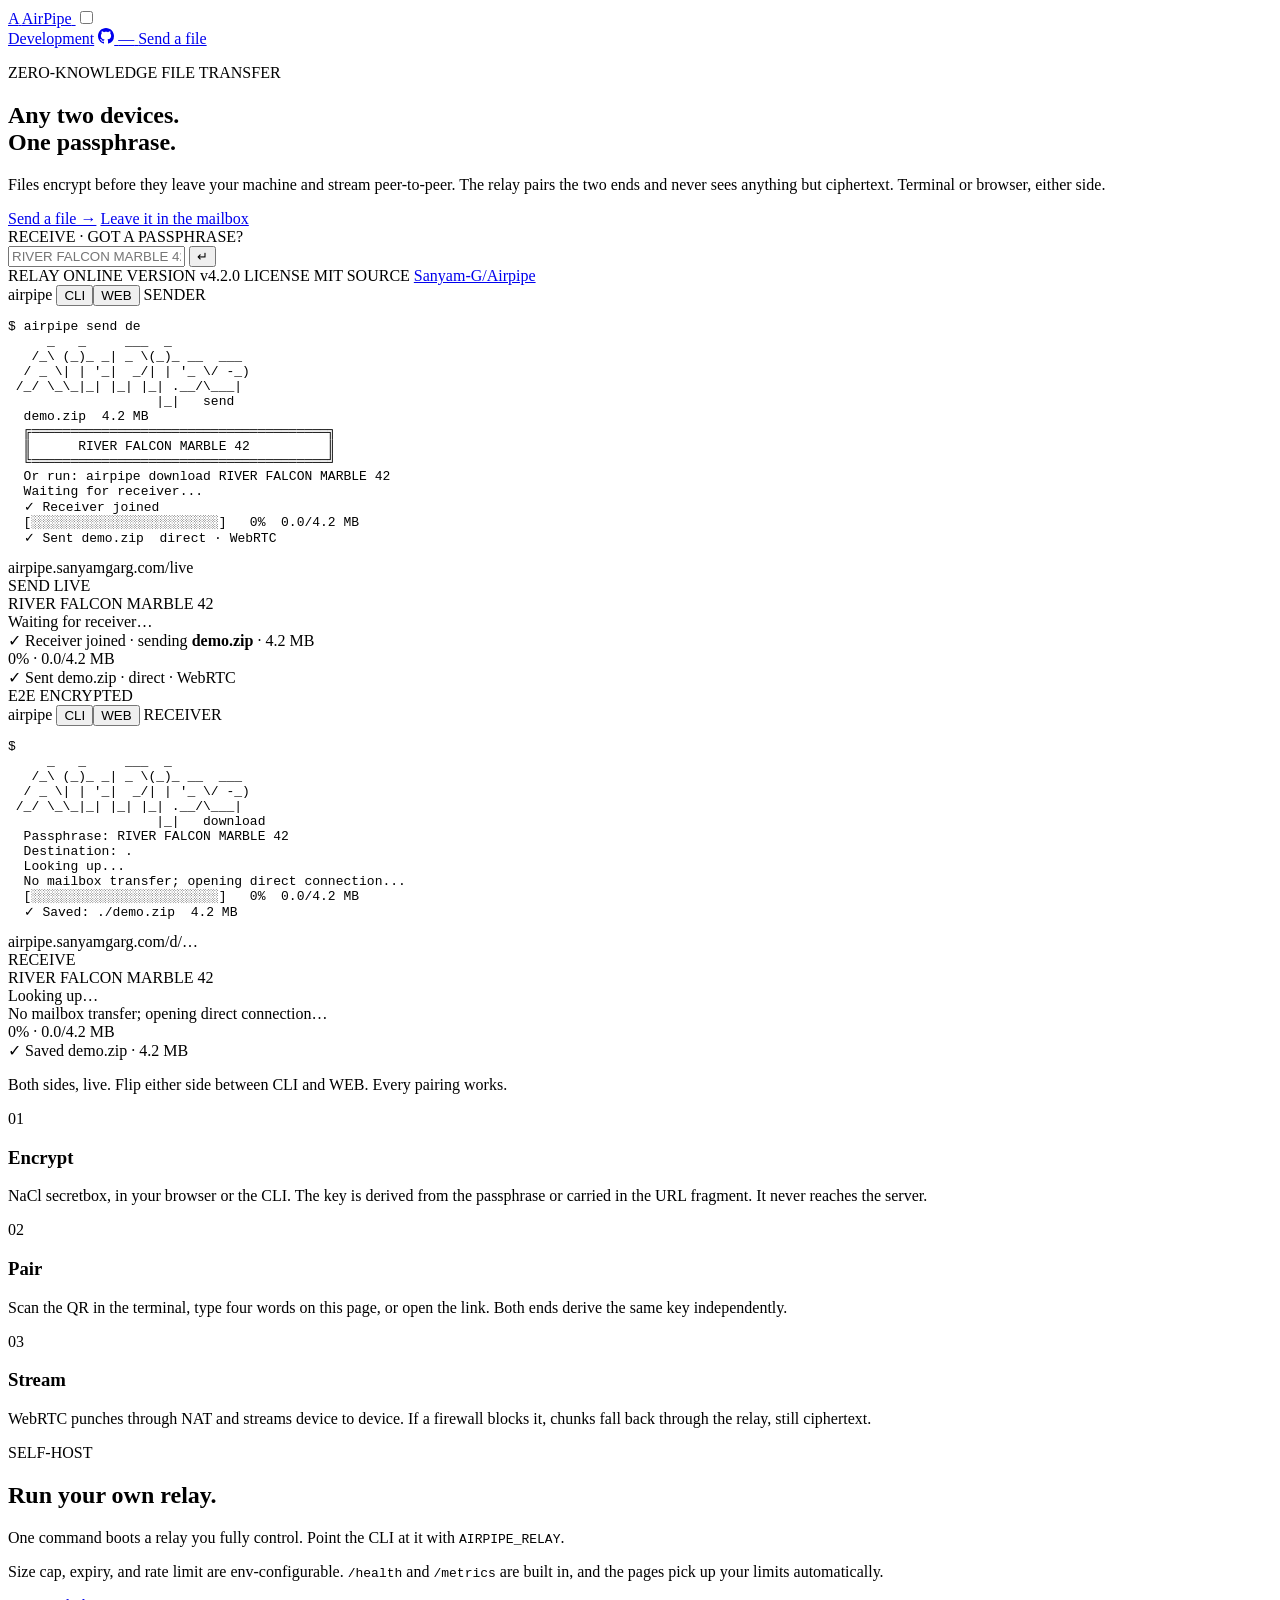
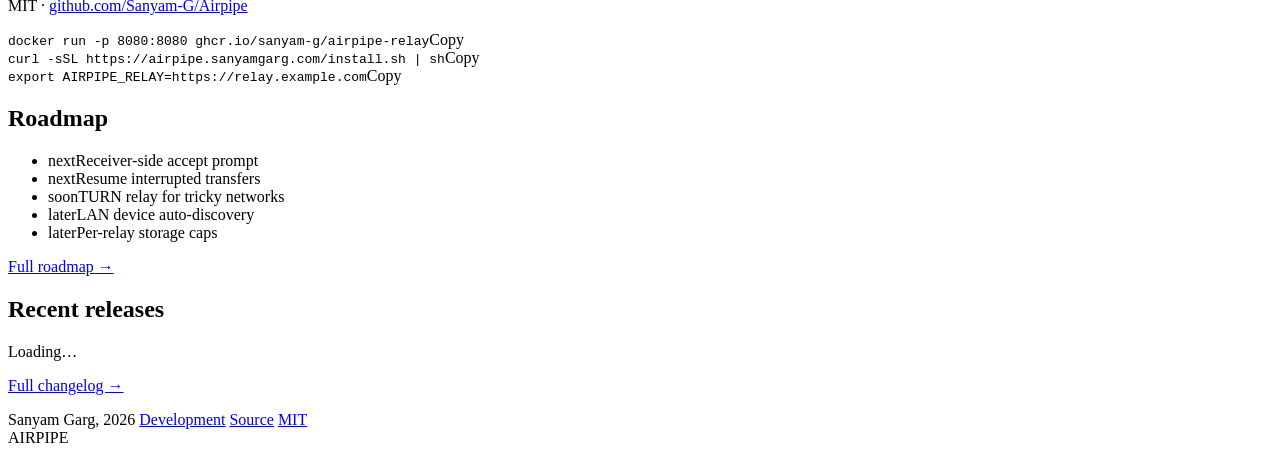
==== web/assets/index.html @ caefb875 "Import upstream Sanyam-G/Airpipe @ d8f3f0d wholesale Straight import of upstream's current tree (int" ====
<!doctype html>
<html lang="en">
<head>
<meta charset="UTF-8">
<meta name="viewport" content="width=device-width,initial-scale=1">
<title>AirPipe - peer-to-peer encrypted file transfer</title>
<meta name="description" content="Encrypted file transfer, peer-to-peer in the browser or terminal. Self-hostable.">
<meta property="og:title" content="AirPipe">
<meta property="og:description" content="Encrypted file transfer, peer-to-peer in the browser or terminal. Self-hostable.">
<meta property="og:url" content="https://airpipe.sanyamgarg.com">
<meta property="og:type" content="website">
<meta name="theme-color" content="#14100D">
<link rel="icon" type="image/svg+xml" href="/static/favicon.svg?v=20260510a">
<link rel="preconnect" href="https://fonts.googleapis.com">
<link rel="preconnect" href="https://fonts.gstatic.com" crossorigin>
<link href="https://fonts.googleapis.com/css2?family=Inter:wght@400;500;600;700;800&family=JetBrains+Mono:wght@400;500;600;700&display=swap" rel="stylesheet">
<link rel="stylesheet" href="/site/landing.css?v=20260804a">
</head>
<body class="page-home">

  <nav class="topnav">
    <a class="nav-brand" href="/">
      <span class="brand-mark">A</span>
      <span>AirPipe</span>
    </a>
    <input type="checkbox" id="nav-toggle" class="nav-toggle" aria-label="Open menu">
    <label for="nav-toggle" class="nav-burger" aria-hidden="true"><span></span><span></span><span></span></label>
    <div class="nav-right">
      <a class="nav-link" href="/development">Development</a>
      <a class="nav-link nav-gh" id="nav-gh" href="https://github.com/Sanyam-G/Airpipe" target="_blank" rel="noopener" aria-label="GitHub">
        <svg viewBox="0 0 16 16" width="16" height="16" aria-hidden="true"><path fill="currentColor" d="M8 0C3.58 0 0 3.58 0 8c0 3.54 2.29 6.53 5.47 7.59.4.07.55-.17.55-.38 0-.19-.01-.82-.01-1.49-2.01.37-2.53-.49-2.69-.94-.09-.23-.48-.94-.82-1.13-.28-.15-.68-.52-.01-.53.63-.01 1.08.58 1.23.82.72 1.21 1.87.87 2.33.66.07-.52.28-.87.51-1.07-1.78-.2-3.64-.89-3.64-3.95 0-.87.31-1.59.82-2.15-.08-.2-.36-1.02.08-2.12 0 0 .67-.21 2.2.82.64-.18 1.32-.27 2-.27.68 0 1.36.09 2 .27 1.53-1.04 2.2-.82 2.2-.82.44 1.1.16 1.92.08 2.12.51.56.82 1.27.82 2.15 0 3.07-1.87 3.75-3.65 3.95.29.25.54.73.54 1.48 0 1.07-.01 1.93-.01 2.2 0 .21.15.46.55.38A8.013 8.013 0 0 0 16 8c0-4.42-3.58-8-8-8z"/></svg>
        <span id="gh-stars" class="gh-stars">—</span>
      </a>
      <a class="nav-cta" href="/live">Send a file</a>
    </div>
  </nav>

  <main class="home">

    <section class="hero">
      <p class="eyebrow">ZERO-KNOWLEDGE FILE TRANSFER</p>
      <h1 class="hero-h">Any two devices.<br><span class="accent">One passphrase.</span></h1>

      <div class="hero-grid">
        <div class="hero-side">
          <p class="hero-sub">Files encrypt before they leave your machine and stream peer-to-peer. The relay pairs the two ends and never sees anything but ciphertext. Terminal or browser, either side.</p>
          <div class="hero-cta">
            <a class="btn-primary" href="/live">Send a file →</a>
            <a class="btn-secondary" href="/send">Leave it in the mailbox</a>
          </div>
          <div class="recv-mini">
            <span class="l-name">RECEIVE · GOT A PASSPHRASE?</span>
            <div class="recv-line">
              <input id="pp-input" class="recv-input" type="text" placeholder="RIVER FALCON MARBLE 42" autocomplete="off" spellcheck="false" aria-label="passphrase">
              <button id="pp-go" class="recv-go">↵</button>
            </div>
            <div id="pp-err" class="recv-err"></div>
          </div>
          <div class="hero-meta">
            <span class="status" id="relay-status"><span class="dot"></span><span class="status-text">RELAY ONLINE</span></span>
            <span><span class="meta-k">VERSION</span> <span id="relay-version">v4.2.0</span></span>
            <span><span class="meta-k">LICENSE</span> MIT</span>
            <span><span class="meta-k">SOURCE</span> <a href="https://github.com/Sanyam-G/Airpipe" target="_blank" rel="noopener">Sanyam-G/Airpipe</a></span>
          </div>
        </div>

        <div class="hero-demo">
          <div class="demo-duo" id="demo-duo">
            <div class="term pane">
              <div class="term-bar">
                <span class="term-dot"></span><span class="term-dot"></span><span class="term-dot"></span>
                <span class="term-title">airpipe</span>
                <span class="seg"><button type="button" class="sel" data-view="cli">CLI</button><button type="button" data-view="web">WEB</button></span>
                <span class="term-role">SENDER</span>
              </div>
              <pre class="term-body"><span class="tl t-first"><span class="t-dim">$</span> <span id="type-s"></span><span class="t-caret" id="caret-s"></span></span>
<span class="tl t-brand" data-s="s1">     _   _     ___  _
   /_\ (_)_ _| _ \(_)_ __  ___
  / _ \| | '_|  _/| | '_ \/ -_)
 /_/ \_\_|_| |_| |_| .__/\___|
                   |_|   <span class="t-dim">send</span></span>
<span class="tl" data-s="s2">  <span class="t-ink">demo.zip</span>  <span class="t-dim">4.2 MB</span></span>
<span class="tl t-brand" data-s="s3">  ╔══════════════════════════════════════╗
  ║      RIVER FALCON MARBLE 42          ║
  ╚══════════════════════════════════════╝</span>
<span class="tl" data-s="s4">  <span class="t-dim">Or run:</span> <span class="t-ink">airpipe download RIVER FALCON MARBLE 42</span></span>
<span class="tl" data-s="s5">  <span class="t-dim">Waiting for receiver...</span></span>
<span class="tl t-ok" data-s="s6">  ✓ Receiver joined</span>
<span class="tl" data-s="s7">  [<span class="t-brand" id="bar-s">░░░░░░░░░░░░░░░░░░░░░░░░</span>] <span id="pct-s" class="t-dim">  0%</span></span>
<span class="tl t-ok" data-s="s8">  ✓ Sent demo.zip  <span class="t-dim">direct · WebRTC</span></span></pre>
              <div class="web-body">
                <div class="wb-url">airpipe.sanyamgarg.com<span class="wb-path">/live</span></div>
                <div class="wb-stage">
                  <div class="wb-head">SEND LIVE</div>
                  <div class="wl" data-s="s3">
                    <div class="wb-phrase">RIVER FALCON MARBLE 42</div>
                    <div class="wb-qr" aria-hidden="true"></div>
                  </div>
                  <div class="wl wb-dim" data-s="s5">Waiting for receiver…</div>
                  <div class="wl wb-ok" data-s="s6">✓ Receiver joined · sending <b>demo.zip</b> · 4.2 MB</div>
                  <div class="wl" data-s="s7">
                    <div class="wb-bar"><div class="wb-fill" id="wfill-s"></div></div>
                    <div class="wb-pct" id="wpct-s">0%</div>
                  </div>
                  <div class="wl wb-ok" data-s="s8">✓ Sent demo.zip · direct · WebRTC</div>
                </div>
              </div>
            </div>

            <div class="pipe" id="pipe" aria-hidden="true">
              <div class="pipe-track"><span class="pkt"></span><span class="pkt"></span><span class="pkt"></span></div>
              <span class="pipe-cap">E2E&nbsp;ENCRYPTED</span>
            </div>

            <div class="term pane">
              <div class="term-bar">
                <span class="term-dot"></span><span class="term-dot"></span><span class="term-dot"></span>
                <span class="term-title">airpipe</span>
                <span class="seg"><button type="button" class="sel" data-view="cli">CLI</button><button type="button" data-view="web">WEB</button></span>
                <span class="term-role">RECEIVER</span>
              </div>
              <pre class="term-body"><span class="tl t-first"><span class="t-dim">$</span> <span id="type-r"></span><span class="t-caret off" id="caret-r"></span></span>
<span class="tl t-brand" data-s="r1">     _   _     ___  _
   /_\ (_)_ _| _ \(_)_ __  ___
  / _ \| | '_|  _/| | '_ \/ -_)
 /_/ \_\_|_| |_| |_| .__/\___|
                   |_|   <span class="t-dim">download</span></span>
<span class="tl" data-s="r2">  <span class="t-dim">Passphrase:</span> <span class="t-brand">RIVER FALCON MARBLE 42</span>
  <span class="t-dim">Destination:</span> <span class="t-ink">.</span></span>
<span class="tl" data-s="r3">  <span class="t-dim">Looking up...</span></span>
<span class="tl" data-s="r4">  <span class="t-dim">No mailbox transfer; opening direct connection...</span></span>
<span class="tl" data-s="r5">  [<span class="t-brand" id="bar-r">░░░░░░░░░░░░░░░░░░░░░░░░</span>] <span id="pct-r" class="t-dim">  0%</span></span>
<span class="tl t-ok" data-s="r6">  ✓ Saved: ./demo.zip  <span class="t-dim">4.2 MB</span></span></pre>
              <div class="web-body">
                <div class="wb-url">airpipe.sanyamgarg.com<span class="wb-path">/d/…</span></div>
                <div class="wb-stage">
                  <div class="wb-head">RECEIVE</div>
                  <div class="wl" data-s="r2"><div class="wb-input">RIVER FALCON MARBLE 42</div></div>
                  <div class="wl wb-dim" data-s="r3">Looking up…</div>
                  <div class="wl wb-dim" data-s="r4">No mailbox transfer; opening direct connection…</div>
                  <div class="wl" data-s="r5">
                    <div class="wb-bar"><div class="wb-fill" id="wfill-r"></div></div>
                    <div class="wb-pct" id="wpct-r">0%</div>
                  </div>
                  <div class="wl wb-ok" data-s="r6">✓ Saved demo.zip · 4.2 MB</div>
                </div>
              </div>
            </div>
          </div>
          <p class="term-cap">Both sides, live. Flip either side between CLI and WEB. Every pairing works.</p>
        </div>
      </div>
    </section>

    <section class="how">
      <div class="how-cell">
        <span class="how-n">01</span>
        <div class="how-txt">
          <h3>Encrypt</h3>
          <p>NaCl secretbox, in your browser or the CLI. The key is derived from the passphrase or carried in the URL fragment. It never reaches the server.</p>
        </div>
      </div>
      <div class="how-cell">
        <span class="how-n">02</span>
        <div class="how-txt">
          <h3>Pair</h3>
          <p>Scan the QR in the terminal, type four words on this page, or open the link. Both ends derive the same key independently.</p>
        </div>
      </div>
      <div class="how-cell">
        <span class="how-n">03</span>
        <div class="how-txt">
          <h3>Stream</h3>
          <p>WebRTC punches through NAT and streams device to device. If a firewall blocks it, chunks fall back through the relay, still ciphertext.</p>
        </div>
      </div>
    </section>

    <section class="selfhost">
      <div class="sh-copy">
        <p class="eyebrow">SELF-HOST</p>
        <h2>Run your own relay.</h2>
        <p>One command boots a relay you fully control. Point the CLI at it with <code>AIRPIPE_RELAY</code>.</p>
        <p>Size cap, expiry, and rate limit are env-configurable. <code>/health</code> and <code>/metrics</code> are built in, and the pages pick up your limits automatically.</p>
        <p class="sh-foot">MIT · <a href="https://github.com/Sanyam-G/Airpipe" target="_blank" rel="noopener">github.com/Sanyam-G/Airpipe</a></p>
      </div>
      <div class="code-stack">
        <div class="code-block"><code>docker run -p 8080:8080 ghcr.io/sanyam-g/airpipe-relay</code><span class="copy-pill">Copy</span></div>
        <div class="code-block"><code>curl -sSL https://airpipe.sanyamgarg.com/install.sh | sh</code><span class="copy-pill">Copy</span></div>
        <div class="code-block"><code>export AIRPIPE_RELAY=https://relay.example.com</code><span class="copy-pill">Copy</span></div>
      </div>
    </section>

    <section class="split">
      <div class="split-col">
        <h2 class="section-label">Roadmap</h2>
        <ul class="rm-line">
          <li><span class="rm-status next">next</span>Receiver-side accept prompt</li>
          <li><span class="rm-status next">next</span>Resume interrupted transfers</li>
          <li><span class="rm-status soon">soon</span>TURN relay for tricky networks</li>
          <li><span class="rm-status later">later</span>LAN device auto-discovery</li>
          <li><span class="rm-status later">later</span>Per-relay storage caps</li>
        </ul>
        <p class="section-foot"><a href="/development#roadmap">Full roadmap →</a></p>
      </div>
      <div class="split-col">
        <h2 class="section-label">Recent releases</h2>
        <div id="cl-list" class="cl-line" data-limit="4">Loading…</div>
        <p class="section-foot"><a href="/development#changelog">Full changelog →</a></p>
      </div>
    </section>

  </main>

  <footer>
    <div class="footer-inner">
      <span>Sanyam Garg, 2026</span>
      <span class="footer-links">
        <a href="/development">Development</a>
        <a href="https://github.com/Sanyam-G/Airpipe" target="_blank" rel="noopener">Source</a>
        <a href="https://github.com/Sanyam-G/Airpipe/blob/main/LICENSE" target="_blank" rel="noopener">MIT</a>
      </span>
    </div>
    <div class="footer-word" aria-hidden="true">AIRPIPE</div>
  </footer>

  <script src="/site/app.js?v=20260704a" defer></script>
  <script>
  (function () {
    var CMD_S = 'airpipe send demo.zip';
    var CMD_R = 'airpipe download RIVER FALCON MARBLE 42';
    var typeS = document.getElementById('type-s'), caretS = document.getElementById('caret-s');
    var typeR = document.getElementById('type-r'), caretR = document.getElementById('caret-r');
    var barS = document.getElementById('bar-s'), pctS = document.getElementById('pct-s');
    var barR = document.getElementById('bar-r'), pctR = document.getElementById('pct-r');
    var pipe = document.getElementById('pipe');
    var wfillS = document.getElementById('wfill-s'), wpctS = document.getElementById('wpct-s');
    var wfillR = document.getElementById('wfill-r'), wpctR = document.getElementById('wpct-r');
    var lines = Array.prototype.slice.call(document.querySelectorAll('#demo-duo [data-s]'));
    if (!typeS || !typeR || !lines.length) return;
    var SIZE_MB = 4.2;
    var timers = [];
    function at(ms, fn) { timers.push(setTimeout(fn, ms)); }
    function show(n) {
      document.querySelectorAll('#demo-duo [data-s="' + n + '"]').forEach(function (el) {
        el.classList.add('on');
      });
    }
    function setBar(bar, pct, wfill, wpct, p) {
      var cells = 24, fill = Math.round(cells * p / 100);
      var mb = (SIZE_MB * p / 100).toFixed(1);
      bar.textContent = '█'.repeat(fill) + '░'.repeat(cells - fill);
      pct.textContent = (p < 10 ? '  ' : p < 100 ? ' ' : '') + p + '%  ' + mb + '/' + SIZE_MB + ' MB';
      wfill.style.width = p + '%';
      wpct.textContent = p + '% · ' + mb + '/' + SIZE_MB + ' MB';
    }
    document.querySelectorAll('#demo-duo .seg button').forEach(function (b) {
      b.addEventListener('click', function () {
        var pane = b.closest('.pane');
        pane.classList.toggle('view-web', b.dataset.view === 'web');
        pane.querySelectorAll('.seg button').forEach(function (x) {
          x.classList.toggle('sel', x === b);
        });
      });
    });
    function typeInto(el, caret, cmd, t0, speed) {
      at(t0, function () { caret.classList.remove('off'); });
      var t = t0 + 300;
      for (var i = 0; i < cmd.length; i++) {
        (function (i) { at(t, function () { el.textContent = cmd.slice(0, i + 1); }); })(i);
        t += speed + (i % 3) * 14;
      }
      return t;
    }
    function run() {
      timers.forEach(clearTimeout); timers = [];
      typeS.textContent = ''; typeR.textContent = '';
      caretS.classList.remove('off'); caretR.classList.add('off');
      pipe.classList.remove('live');
      lines.forEach(function (l) { l.classList.remove('on'); });
      setBar(barS, pctS, wfillS, wpctS, 0); setBar(barR, pctR, wfillR, wpctR, 0);
      var t = typeInto(typeS, caretS, CMD_S, 500, 34);
      at(t += 250, function () { caretS.classList.add('off'); show('s1'); });
      at(t += 350, function () { show('s2'); });
      at(t += 450, function () { show('s3'); });
      at(t += 250, function () { show('s4'); });
      at(t += 400, function () { show('s5'); });
      t = typeInto(typeR, caretR, CMD_R, t + 700, 26);
      at(t += 200, function () { caretR.classList.add('off'); show('r1'); });
      at(t += 300, function () { show('r2'); });
      at(t += 350, function () { show('r3'); });
      at(t += 550, function () { show('r4'); });
      at(t += 350, function () { show('s6'); pipe.classList.add('live'); });
      at(t += 400, function () { show('s7'); show('r5'); });
      var N = 26;
      for (var s = 1; s <= N; s++) {
        var x = s / N;
        var p = Math.round(100 * (1 - Math.pow(1 - x, 2.2)));
        (function (p, tt) {
          at(tt, function () { setBar(barS, pctS, wfillS, wpctS, p); });
          at(tt + 110, function () { setBar(barR, pctR, wfillR, wpctR, p); });
        })(p, t);
        t += 95;
      }
      at(t += 320, function () { pipe.classList.remove('live'); show('s8'); });
      at(t += 200, function () { show('r6'); });
      at(t + 4500, run);
    }
    run();
  })();
  </script>
</body>
</html>
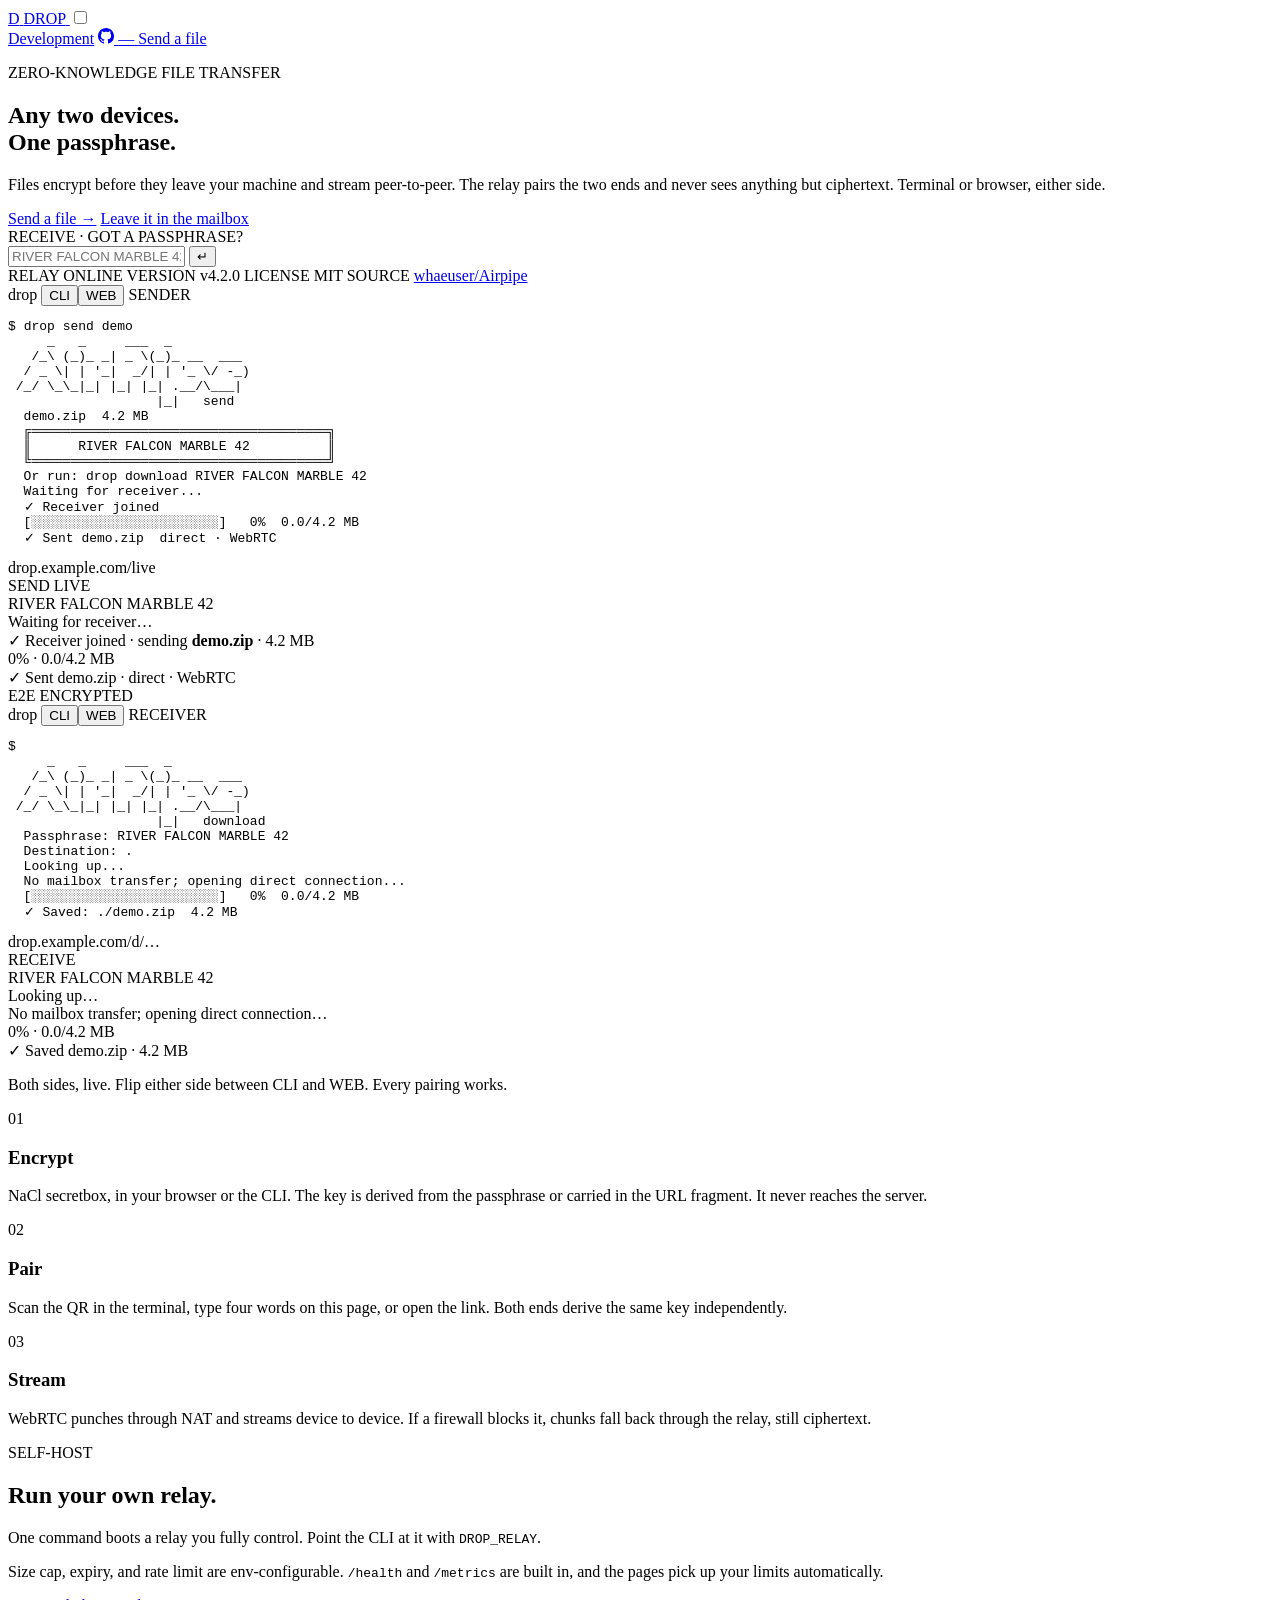
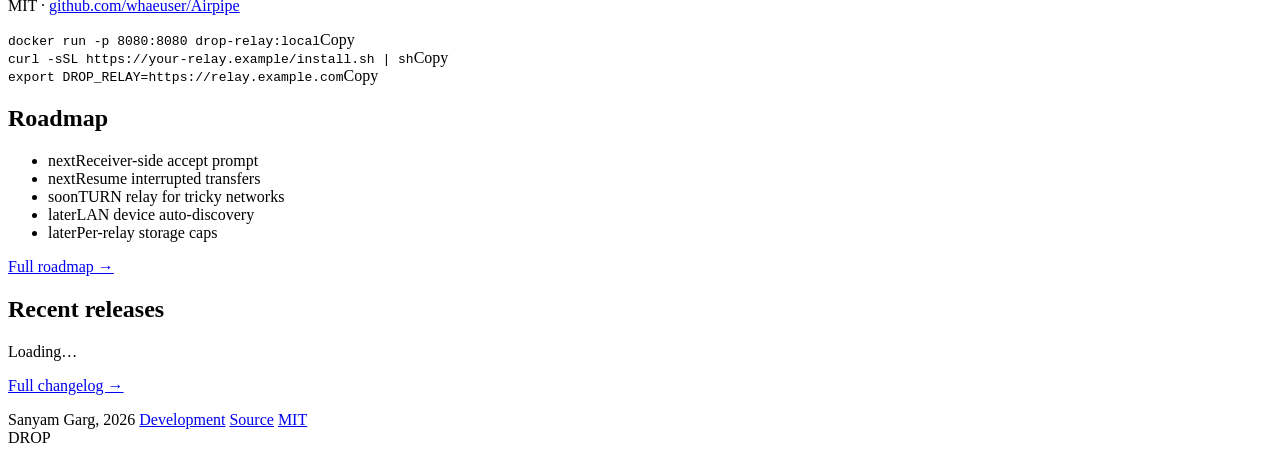
==== commit f8cc5021: "Rename sweep: airpipe -> drop across the imported upstream tree Module path (github.com/whaeuser/dro" ====
--- a/web/assets/index.html
+++ b/web/assets/index.html
@@ -3,11 +3,11 @@
 <head>
 <meta charset="UTF-8">
 <meta name="viewport" content="width=device-width,initial-scale=1">
-<title>AirPipe - peer-to-peer encrypted file transfer</title>
+<title>DROP - peer-to-peer encrypted file transfer</title>
 <meta name="description" content="Encrypted file transfer, peer-to-peer in the browser or terminal. Self-hostable.">
-<meta property="og:title" content="AirPipe">
+<meta property="og:title" content="DROP">
 <meta property="og:description" content="Encrypted file transfer, peer-to-peer in the browser or terminal. Self-hostable.">
-<meta property="og:url" content="https://airpipe.sanyamgarg.com">
+<meta property="og:url" content="https://drop.example.com">
 <meta property="og:type" content="website">
 <meta name="theme-color" content="#14100D">
 <link rel="icon" type="image/svg+xml" href="/static/favicon.svg?v=20260510a">
@@ -20,14 +20,14 @@
 
   <nav class="topnav">
     <a class="nav-brand" href="/">
-      <span class="brand-mark">A</span>
-      <span>AirPipe</span>
+      <span class="brand-mark">D</span>
+      <span>DROP</span>
     </a>
     <input type="checkbox" id="nav-toggle" class="nav-toggle" aria-label="Open menu">
     <label for="nav-toggle" class="nav-burger" aria-hidden="true"><span></span><span></span><span></span></label>
     <div class="nav-right">
       <a class="nav-link" href="/development">Development</a>
-      <a class="nav-link nav-gh" id="nav-gh" href="https://github.com/Sanyam-G/Airpipe" target="_blank" rel="noopener" aria-label="GitHub">
+      <a class="nav-link nav-gh" id="nav-gh" href="https://github.com/whaeuser/Airpipe" target="_blank" rel="noopener" aria-label="GitHub">
         <svg viewBox="0 0 16 16" width="16" height="16" aria-hidden="true"><path fill="currentColor" d="M8 0C3.58 0 0 3.58 0 8c0 3.54 2.29 6.53 5.47 7.59.4.07.55-.17.55-.38 0-.19-.01-.82-.01-1.49-2.01.37-2.53-.49-2.69-.94-.09-.23-.48-.94-.82-1.13-.28-.15-.68-.52-.01-.53.63-.01 1.08.58 1.23.82.72 1.21 1.87.87 2.33.66.07-.52.28-.87.51-1.07-1.78-.2-3.64-.89-3.64-3.95 0-.87.31-1.59.82-2.15-.08-.2-.36-1.02.08-2.12 0 0 .67-.21 2.2.82.64-.18 1.32-.27 2-.27.68 0 1.36.09 2 .27 1.53-1.04 2.2-.82 2.2-.82.44 1.1.16 1.92.08 2.12.51.56.82 1.27.82 2.15 0 3.07-1.87 3.75-3.65 3.95.29.25.54.73.54 1.48 0 1.07-.01 1.93-.01 2.2 0 .21.15.46.55.38A8.013 8.013 0 0 0 16 8c0-4.42-3.58-8-8-8z"/></svg>
         <span id="gh-stars" class="gh-stars">—</span>
       </a>
@@ -60,7 +60,7 @@
             <span class="status" id="relay-status"><span class="dot"></span><span class="status-text">RELAY ONLINE</span></span>
             <span><span class="meta-k">VERSION</span> <span id="relay-version">v4.2.0</span></span>
             <span><span class="meta-k">LICENSE</span> MIT</span>
-            <span><span class="meta-k">SOURCE</span> <a href="https://github.com/Sanyam-G/Airpipe" target="_blank" rel="noopener">Sanyam-G/Airpipe</a></span>
+            <span><span class="meta-k">SOURCE</span> <a href="https://github.com/whaeuser/Airpipe" target="_blank" rel="noopener">whaeuser/Airpipe</a></span>
           </div>
         </div>
 
@@ -69,7 +69,7 @@
             <div class="term pane">
               <div class="term-bar">
                 <span class="term-dot"></span><span class="term-dot"></span><span class="term-dot"></span>
-                <span class="term-title">airpipe</span>
+                <span class="term-title">drop</span>
                 <span class="seg"><button type="button" class="sel" data-view="cli">CLI</button><button type="button" data-view="web">WEB</button></span>
                 <span class="term-role">SENDER</span>
               </div>
@@ -83,13 +83,13 @@
 <span class="tl t-brand" data-s="s3">  ╔══════════════════════════════════════╗
   ║      RIVER FALCON MARBLE 42          ║
   ╚══════════════════════════════════════╝</span>
-<span class="tl" data-s="s4">  <span class="t-dim">Or run:</span> <span class="t-ink">airpipe download RIVER FALCON MARBLE 42</span></span>
+<span class="tl" data-s="s4">  <span class="t-dim">Or run:</span> <span class="t-ink">drop download RIVER FALCON MARBLE 42</span></span>
 <span class="tl" data-s="s5">  <span class="t-dim">Waiting for receiver...</span></span>
 <span class="tl t-ok" data-s="s6">  ✓ Receiver joined</span>
 <span class="tl" data-s="s7">  [<span class="t-brand" id="bar-s">░░░░░░░░░░░░░░░░░░░░░░░░</span>] <span id="pct-s" class="t-dim">  0%</span></span>
 <span class="tl t-ok" data-s="s8">  ✓ Sent demo.zip  <span class="t-dim">direct · WebRTC</span></span></pre>
               <div class="web-body">
-                <div class="wb-url">airpipe.sanyamgarg.com<span class="wb-path">/live</span></div>
+                <div class="wb-url">drop.example.com<span class="wb-path">/live</span></div>
                 <div class="wb-stage">
                   <div class="wb-head">SEND LIVE</div>
                   <div class="wl" data-s="s3">
@@ -115,7 +115,7 @@
             <div class="term pane">
               <div class="term-bar">
                 <span class="term-dot"></span><span class="term-dot"></span><span class="term-dot"></span>
-                <span class="term-title">airpipe</span>
+                <span class="term-title">drop</span>
                 <span class="seg"><button type="button" class="sel" data-view="cli">CLI</button><button type="button" data-view="web">WEB</button></span>
                 <span class="term-role">RECEIVER</span>
               </div>
@@ -132,7 +132,7 @@
 <span class="tl" data-s="r5">  [<span class="t-brand" id="bar-r">░░░░░░░░░░░░░░░░░░░░░░░░</span>] <span id="pct-r" class="t-dim">  0%</span></span>
 <span class="tl t-ok" data-s="r6">  ✓ Saved: ./demo.zip  <span class="t-dim">4.2 MB</span></span></pre>
               <div class="web-body">
-                <div class="wb-url">airpipe.sanyamgarg.com<span class="wb-path">/d/…</span></div>
+                <div class="wb-url">drop.example.com<span class="wb-path">/d/…</span></div>
                 <div class="wb-stage">
                   <div class="wb-head">RECEIVE</div>
                   <div class="wl" data-s="r2"><div class="wb-input">RIVER FALCON MARBLE 42</div></div>
@@ -180,14 +180,14 @@
       <div class="sh-copy">
         <p class="eyebrow">SELF-HOST</p>
         <h2>Run your own relay.</h2>
-        <p>One command boots a relay you fully control. Point the CLI at it with <code>AIRPIPE_RELAY</code>.</p>
+        <p>One command boots a relay you fully control. Point the CLI at it with <code>DROP_RELAY</code>.</p>
         <p>Size cap, expiry, and rate limit are env-configurable. <code>/health</code> and <code>/metrics</code> are built in, and the pages pick up your limits automatically.</p>
-        <p class="sh-foot">MIT · <a href="https://github.com/Sanyam-G/Airpipe" target="_blank" rel="noopener">github.com/Sanyam-G/Airpipe</a></p>
+        <p class="sh-foot">MIT · <a href="https://github.com/whaeuser/Airpipe" target="_blank" rel="noopener">github.com/whaeuser/Airpipe</a></p>
       </div>
       <div class="code-stack">
-        <div class="code-block"><code>docker run -p 8080:8080 ghcr.io/sanyam-g/airpipe-relay</code><span class="copy-pill">Copy</span></div>
-        <div class="code-block"><code>curl -sSL https://airpipe.sanyamgarg.com/install.sh | sh</code><span class="copy-pill">Copy</span></div>
-        <div class="code-block"><code>export AIRPIPE_RELAY=https://relay.example.com</code><span class="copy-pill">Copy</span></div>
+        <div class="code-block"><code>docker run -p 8080:8080 drop-relay:local</code><span class="copy-pill">Copy</span></div>
+        <div class="code-block"><code>curl -sSL https://your-relay.example/install.sh | sh</code><span class="copy-pill">Copy</span></div>
+        <div class="code-block"><code>export DROP_RELAY=https://relay.example.com</code><span class="copy-pill">Copy</span></div>
       </div>
     </section>
 
@@ -217,18 +217,18 @@
       <span>Sanyam Garg, 2026</span>
       <span class="footer-links">
         <a href="/development">Development</a>
-        <a href="https://github.com/Sanyam-G/Airpipe" target="_blank" rel="noopener">Source</a>
-        <a href="https://github.com/Sanyam-G/Airpipe/blob/main/LICENSE" target="_blank" rel="noopener">MIT</a>
+        <a href="https://github.com/whaeuser/Airpipe" target="_blank" rel="noopener">Source</a>
+        <a href="https://github.com/whaeuser/Airpipe/blob/main/LICENSE" target="_blank" rel="noopener">MIT</a>
       </span>
     </div>
-    <div class="footer-word" aria-hidden="true">AIRPIPE</div>
+    <div class="footer-word" aria-hidden="true">DROP</div>
   </footer>
 
   <script src="/site/app.js?v=20260704a" defer></script>
   <script>
   (function () {
-    var CMD_S = 'airpipe send demo.zip';
-    var CMD_R = 'airpipe download RIVER FALCON MARBLE 42';
+    var CMD_S = 'drop send demo.zip';
+    var CMD_R = 'drop download RIVER FALCON MARBLE 42';
     var typeS = document.getElementById('type-s'), caretS = document.getElementById('caret-s');
     var typeR = document.getElementById('type-r'), caretR = document.getElementById('caret-r');
     var barS = document.getElementById('bar-s'), pctS = document.getElementById('pct-s');
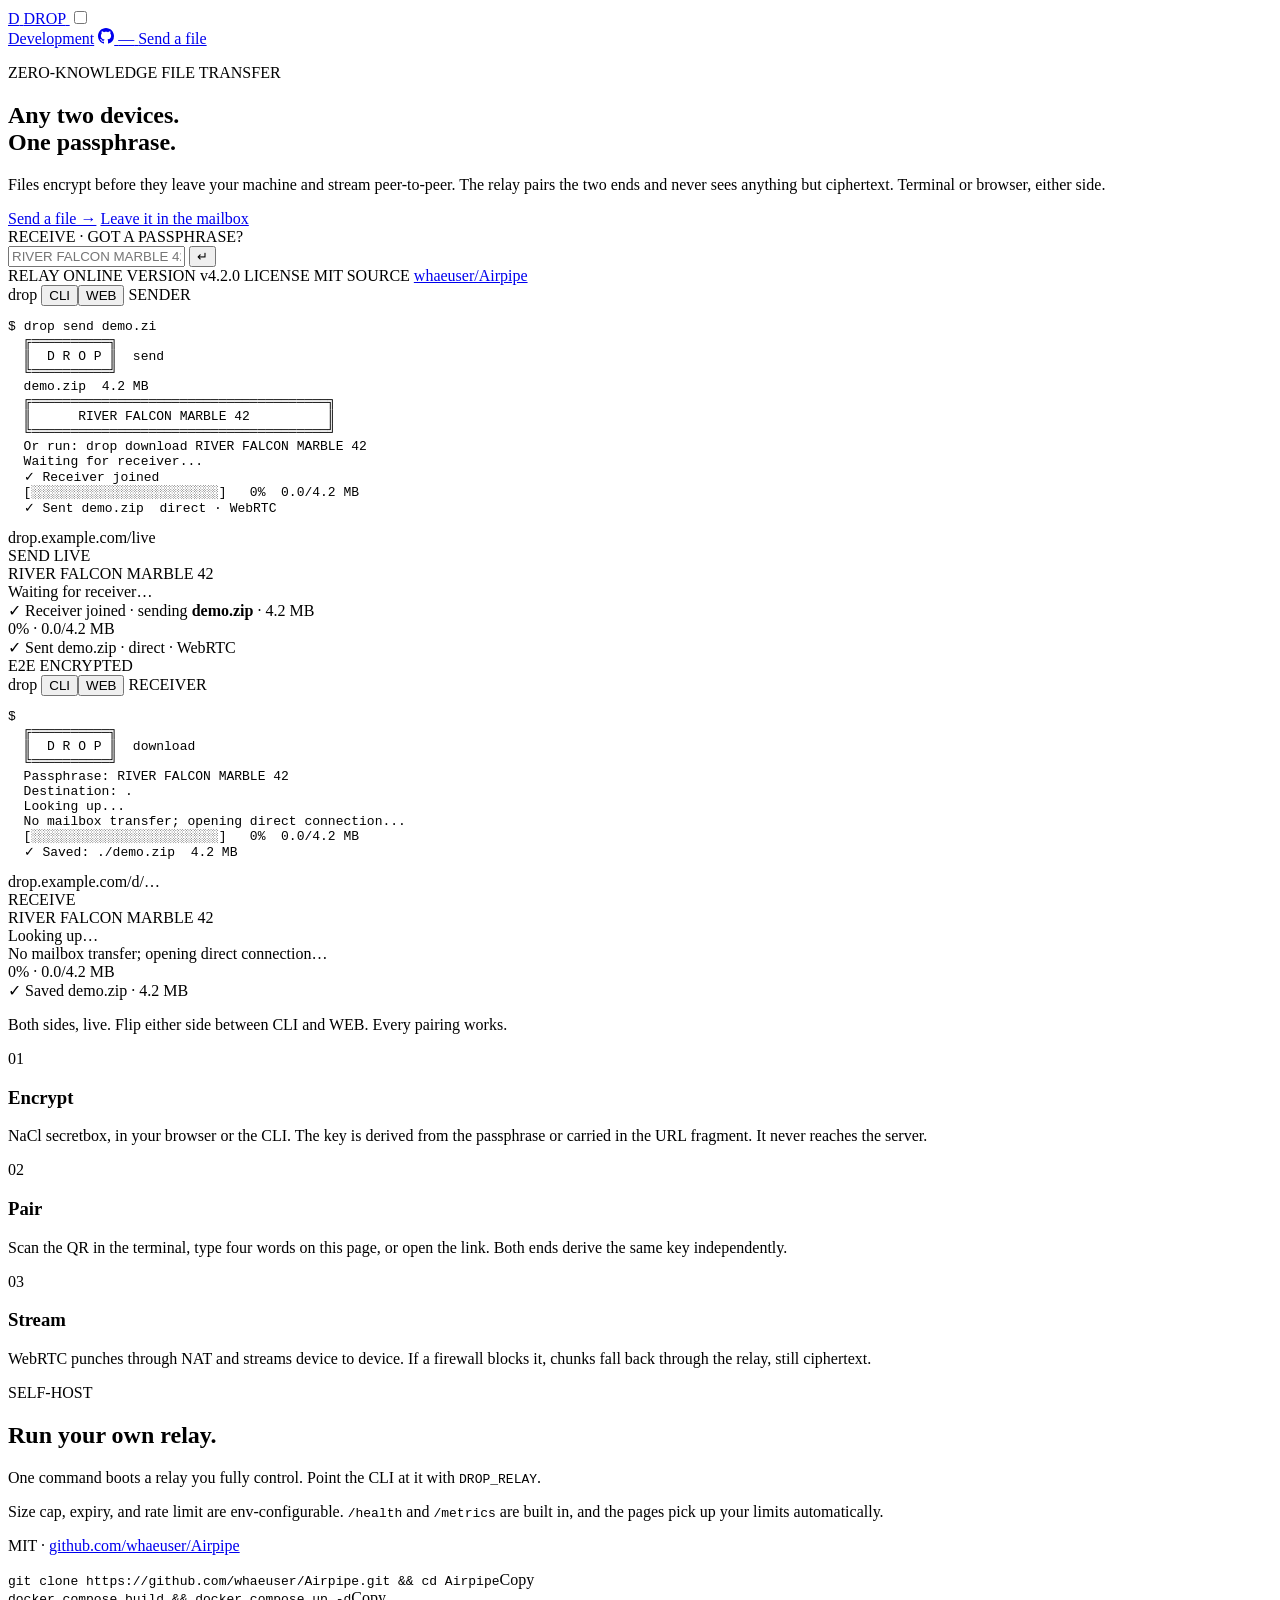
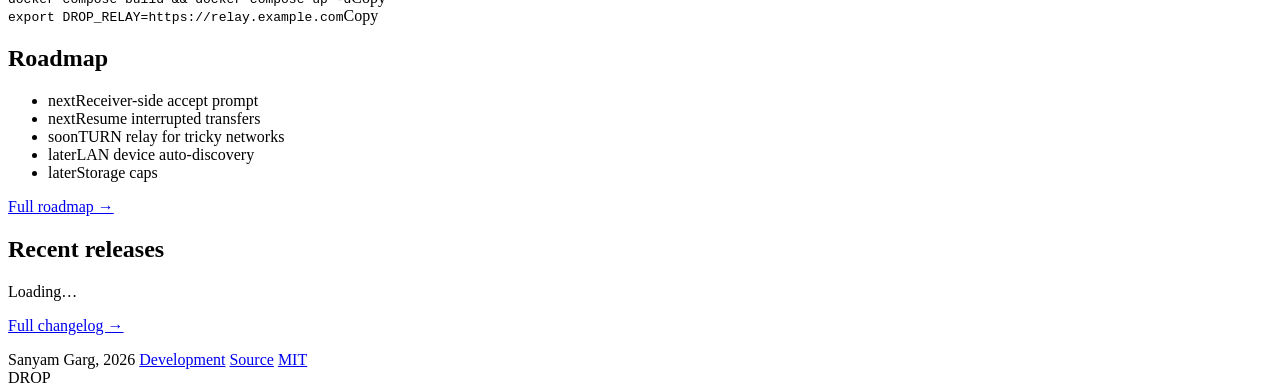
==== commit 226a849d: "Rebuild German i18n across both frontend surfaces Upstream's rewrite dropped i18n entirely -- not ju" ====
--- a/web/assets/index.html
+++ b/web/assets/index.html
@@ -15,6 +15,7 @@
 <link rel="preconnect" href="https://fonts.gstatic.com" crossorigin>
 <link href="https://fonts.googleapis.com/css2?family=Inter:wght@400;500;600;700;800&family=JetBrains+Mono:wght@400;500;600;700&display=swap" rel="stylesheet">
 <link rel="stylesheet" href="/site/landing.css?v=20260804a">
+<script src="/site/i18n.js?v=20260810a"></script>
 </head>
 <body class="page-home">
 
@@ -26,30 +27,30 @@
     <input type="checkbox" id="nav-toggle" class="nav-toggle" aria-label="Open menu">
     <label for="nav-toggle" class="nav-burger" aria-hidden="true"><span></span><span></span><span></span></label>
     <div class="nav-right">
-      <a class="nav-link" href="/development">Development</a>
+      <a class="nav-link" href="/development" data-i18n="nav_dev">Development</a>
       <a class="nav-link nav-gh" id="nav-gh" href="https://github.com/whaeuser/Airpipe" target="_blank" rel="noopener" aria-label="GitHub">
         <svg viewBox="0 0 16 16" width="16" height="16" aria-hidden="true"><path fill="currentColor" d="M8 0C3.58 0 0 3.58 0 8c0 3.54 2.29 6.53 5.47 7.59.4.07.55-.17.55-.38 0-.19-.01-.82-.01-1.49-2.01.37-2.53-.49-2.69-.94-.09-.23-.48-.94-.82-1.13-.28-.15-.68-.52-.01-.53.63-.01 1.08.58 1.23.82.72 1.21 1.87.87 2.33.66.07-.52.28-.87.51-1.07-1.78-.2-3.64-.89-3.64-3.95 0-.87.31-1.59.82-2.15-.08-.2-.36-1.02.08-2.12 0 0 .67-.21 2.2.82.64-.18 1.32-.27 2-.27.68 0 1.36.09 2 .27 1.53-1.04 2.2-.82 2.2-.82.44 1.1.16 1.92.08 2.12.51.56.82 1.27.82 2.15 0 3.07-1.87 3.75-3.65 3.95.29.25.54.73.54 1.48 0 1.07-.01 1.93-.01 2.2 0 .21.15.46.55.38A8.013 8.013 0 0 0 16 8c0-4.42-3.58-8-8-8z"/></svg>
         <span id="gh-stars" class="gh-stars">—</span>
       </a>
-      <a class="nav-cta" href="/live">Send a file</a>
+      <a class="nav-cta" href="/live" data-i18n="nav_send">Send a file</a>
     </div>
   </nav>
 
   <main class="home">
 
     <section class="hero">
-      <p class="eyebrow">ZERO-KNOWLEDGE FILE TRANSFER</p>
-      <h1 class="hero-h">Any two devices.<br><span class="accent">One passphrase.</span></h1>
+      <p class="eyebrow" data-i18n="hero_eyebrow">ZERO-KNOWLEDGE FILE TRANSFER</p>
+      <h1 class="hero-h" data-i18n-html="hero_h1_html">Any two devices.<br><span class="accent">One passphrase.</span></h1>
 
       <div class="hero-grid">
         <div class="hero-side">
-          <p class="hero-sub">Files encrypt before they leave your machine and stream peer-to-peer. The relay pairs the two ends and never sees anything but ciphertext. Terminal or browser, either side.</p>
+          <p class="hero-sub" data-i18n="hero_sub">Files encrypt before they leave your machine and stream peer-to-peer. The relay pairs the two ends and never sees anything but ciphertext. Terminal or browser, either side.</p>
           <div class="hero-cta">
-            <a class="btn-primary" href="/live">Send a file →</a>
-            <a class="btn-secondary" href="/send">Leave it in the mailbox</a>
+            <a class="btn-primary" href="/live" data-i18n="hero_cta_send">Send a file →</a>
+            <a class="btn-secondary" href="/send" data-i18n="hero_cta_mailbox">Leave it in the mailbox</a>
           </div>
           <div class="recv-mini">
-            <span class="l-name">RECEIVE · GOT A PASSPHRASE?</span>
+            <span class="l-name" data-i18n="hero_recv_label">RECEIVE · GOT A PASSPHRASE?</span>
             <div class="recv-line">
               <input id="pp-input" class="recv-input" type="text" placeholder="RIVER FALCON MARBLE 42" autocomplete="off" spellcheck="false" aria-label="passphrase">
               <button id="pp-go" class="recv-go">↵</button>
@@ -57,10 +58,10 @@
             <div id="pp-err" class="recv-err"></div>
           </div>
           <div class="hero-meta">
-            <span class="status" id="relay-status"><span class="dot"></span><span class="status-text">RELAY ONLINE</span></span>
-            <span><span class="meta-k">VERSION</span> <span id="relay-version">v4.2.0</span></span>
-            <span><span class="meta-k">LICENSE</span> MIT</span>
-            <span><span class="meta-k">SOURCE</span> <a href="https://github.com/whaeuser/Airpipe" target="_blank" rel="noopener">whaeuser/Airpipe</a></span>
+            <span class="status" id="relay-status"><span class="dot"></span><span class="status-text" data-i18n="relay_online">RELAY ONLINE</span></span>
+            <span><span class="meta-k" data-i18n="hero_version">VERSION</span> <span id="relay-version">v4.2.0</span></span>
+            <span><span class="meta-k" data-i18n="hero_license">LICENSE</span> MIT</span>
+            <span><span class="meta-k" data-i18n="hero_source">SOURCE</span> <a href="https://github.com/whaeuser/Airpipe" target="_blank" rel="noopener">whaeuser/Airpipe</a></span>
           </div>
         </div>
 
@@ -74,11 +75,9 @@
                 <span class="term-role">SENDER</span>
               </div>
               <pre class="term-body"><span class="tl t-first"><span class="t-dim">$</span> <span id="type-s"></span><span class="t-caret" id="caret-s"></span></span>
-<span class="tl t-brand" data-s="s1">     _   _     ___  _
-   /_\ (_)_ _| _ \(_)_ __  ___
-  / _ \| | '_|  _/| | '_ \/ -_)
- /_/ \_\_|_| |_| |_| .__/\___|
-                   |_|   <span class="t-dim">send</span></span>
+<span class="tl t-brand" data-s="s1">  ╔══════════╗
+  ║  D R O P ║  <span class="t-dim">send</span>
+  ╚══════════╝</span>
 <span class="tl" data-s="s2">  <span class="t-ink">demo.zip</span>  <span class="t-dim">4.2 MB</span></span>
 <span class="tl t-brand" data-s="s3">  ╔══════════════════════════════════════╗
   ║      RIVER FALCON MARBLE 42          ║
@@ -120,11 +119,9 @@
                 <span class="term-role">RECEIVER</span>
               </div>
               <pre class="term-body"><span class="tl t-first"><span class="t-dim">$</span> <span id="type-r"></span><span class="t-caret off" id="caret-r"></span></span>
-<span class="tl t-brand" data-s="r1">     _   _     ___  _
-   /_\ (_)_ _| _ \(_)_ __  ___
-  / _ \| | '_|  _/| | '_ \/ -_)
- /_/ \_\_|_| |_| |_| .__/\___|
-                   |_|   <span class="t-dim">download</span></span>
+<span class="tl t-brand" data-s="r1">  ╔══════════╗
+  ║  D R O P ║  <span class="t-dim">download</span>
+  ╚══════════╝</span>
 <span class="tl" data-s="r2">  <span class="t-dim">Passphrase:</span> <span class="t-brand">RIVER FALCON MARBLE 42</span>
   <span class="t-dim">Destination:</span> <span class="t-ink">.</span></span>
 <span class="tl" data-s="r3">  <span class="t-dim">Looking up...</span></span>
@@ -147,7 +144,7 @@
               </div>
             </div>
           </div>
-          <p class="term-cap">Both sides, live. Flip either side between CLI and WEB. Every pairing works.</p>
+          <p class="term-cap" data-i18n="demo_term_cap">Both sides, live. Flip either side between CLI and WEB. Every pairing works.</p>
         </div>
       </div>
     </section>
@@ -156,57 +153,57 @@
       <div class="how-cell">
         <span class="how-n">01</span>
         <div class="how-txt">
-          <h3>Encrypt</h3>
-          <p>NaCl secretbox, in your browser or the CLI. The key is derived from the passphrase or carried in the URL fragment. It never reaches the server.</p>
+          <h3 data-i18n="how_h2_1">Encrypt</h3>
+          <p data-i18n="how_p_1">NaCl secretbox, in your browser or the CLI. The key is derived from the passphrase or carried in the URL fragment. It never reaches the server.</p>
         </div>
       </div>
       <div class="how-cell">
         <span class="how-n">02</span>
         <div class="how-txt">
-          <h3>Pair</h3>
-          <p>Scan the QR in the terminal, type four words on this page, or open the link. Both ends derive the same key independently.</p>
+          <h3 data-i18n="how_h2_2">Pair</h3>
+          <p data-i18n="how_p_2">Scan the QR in the terminal, type four words on this page, or open the link. Both ends derive the same key independently.</p>
         </div>
       </div>
       <div class="how-cell">
         <span class="how-n">03</span>
         <div class="how-txt">
-          <h3>Stream</h3>
-          <p>WebRTC punches through NAT and streams device to device. If a firewall blocks it, chunks fall back through the relay, still ciphertext.</p>
+          <h3 data-i18n="how_h2_3">Stream</h3>
+          <p data-i18n="how_p_3">WebRTC punches through NAT and streams device to device. If a firewall blocks it, chunks fall back through the relay, still ciphertext.</p>
         </div>
       </div>
     </section>
 
     <section class="selfhost">
       <div class="sh-copy">
-        <p class="eyebrow">SELF-HOST</p>
-        <h2>Run your own relay.</h2>
-        <p>One command boots a relay you fully control. Point the CLI at it with <code>DROP_RELAY</code>.</p>
-        <p>Size cap, expiry, and rate limit are env-configurable. <code>/health</code> and <code>/metrics</code> are built in, and the pages pick up your limits automatically.</p>
+        <p class="eyebrow" data-i18n="sh_eyebrow">SELF-HOST</p>
+        <h2 data-i18n="sh_h2">Run your own relay.</h2>
+        <p data-i18n-html="sh_p1_html">One command boots a relay you fully control. Point the CLI at it with <code>DROP_RELAY</code>.</p>
+        <p data-i18n-html="sh_p2_html">Size cap, expiry, and rate limit are env-configurable. <code>/health</code> and <code>/metrics</code> are built in, and the pages pick up your limits automatically.</p>
         <p class="sh-foot">MIT · <a href="https://github.com/whaeuser/Airpipe" target="_blank" rel="noopener">github.com/whaeuser/Airpipe</a></p>
       </div>
       <div class="code-stack">
-        <div class="code-block"><code>docker run -p 8080:8080 drop-relay:local</code><span class="copy-pill">Copy</span></div>
-        <div class="code-block"><code>curl -sSL https://your-relay.example/install.sh | sh</code><span class="copy-pill">Copy</span></div>
+        <div class="code-block"><code>git clone https://github.com/whaeuser/Airpipe.git && cd Airpipe</code><span class="copy-pill">Copy</span></div>
+        <div class="code-block"><code>docker compose build && docker compose up -d</code><span class="copy-pill">Copy</span></div>
         <div class="code-block"><code>export DROP_RELAY=https://relay.example.com</code><span class="copy-pill">Copy</span></div>
       </div>
     </section>
 
     <section class="split">
       <div class="split-col">
-        <h2 class="section-label">Roadmap</h2>
+        <h2 class="section-label" data-i18n="roadmap_h2">Roadmap</h2>
         <ul class="rm-line">
-          <li><span class="rm-status next">next</span>Receiver-side accept prompt</li>
-          <li><span class="rm-status next">next</span>Resume interrupted transfers</li>
-          <li><span class="rm-status soon">soon</span>TURN relay for tricky networks</li>
-          <li><span class="rm-status later">later</span>LAN device auto-discovery</li>
-          <li><span class="rm-status later">later</span>Per-relay storage caps</li>
+          <li><span class="rm-status next" data-i18n="rm_next">next</span><span data-i18n="dev_roadmap_1_t">Receiver-side accept prompt</span></li>
+          <li><span class="rm-status next" data-i18n="rm_next">next</span><span data-i18n="dev_roadmap_2_t">Resume interrupted transfers</span></li>
+          <li><span class="rm-status soon" data-i18n="rm_soon">soon</span><span data-i18n="dev_roadmap_3_t">TURN relay for tricky networks</span></li>
+          <li><span class="rm-status later" data-i18n="rm_later">later</span><span data-i18n="dev_roadmap_4_t">LAN device auto-discovery</span></li>
+          <li><span class="rm-status later" data-i18n="rm_later">later</span><span data-i18n="dev_roadmap_5_t">Storage caps</span></li>
         </ul>
-        <p class="section-foot"><a href="/development#roadmap">Full roadmap →</a></p>
+        <p class="section-foot"><a href="/development#roadmap" data-i18n="roadmap_full">Full roadmap →</a></p>
       </div>
       <div class="split-col">
-        <h2 class="section-label">Recent releases</h2>
-        <div id="cl-list" class="cl-line" data-limit="4">Loading…</div>
-        <p class="section-foot"><a href="/development#changelog">Full changelog →</a></p>
+        <h2 class="section-label" data-i18n="releases_h2">Recent releases</h2>
+        <div id="cl-list" class="cl-line" data-limit="4" data-i18n="js_loading">Loading…</div>
+        <p class="section-foot"><a href="/development#changelog" data-i18n="releases_full">Full changelog →</a></p>
       </div>
     </section>
 
@@ -216,7 +213,7 @@
     <div class="footer-inner">
       <span>Sanyam Garg, 2026</span>
       <span class="footer-links">
-        <a href="/development">Development</a>
+        <a href="/development" data-i18n="nav_dev">Development</a>
         <a href="https://github.com/whaeuser/Airpipe" target="_blank" rel="noopener">Source</a>
         <a href="https://github.com/whaeuser/Airpipe/blob/main/LICENSE" target="_blank" rel="noopener">MIT</a>
       </span>
@@ -224,7 +221,7 @@
     <div class="footer-word" aria-hidden="true">DROP</div>
   </footer>
 
-  <script src="/site/app.js?v=20260704a" defer></script>
+  <script src="/site/app.js?v=20260810a" defer></script>
   <script>
   (function () {
     var CMD_S = 'drop send demo.zip';
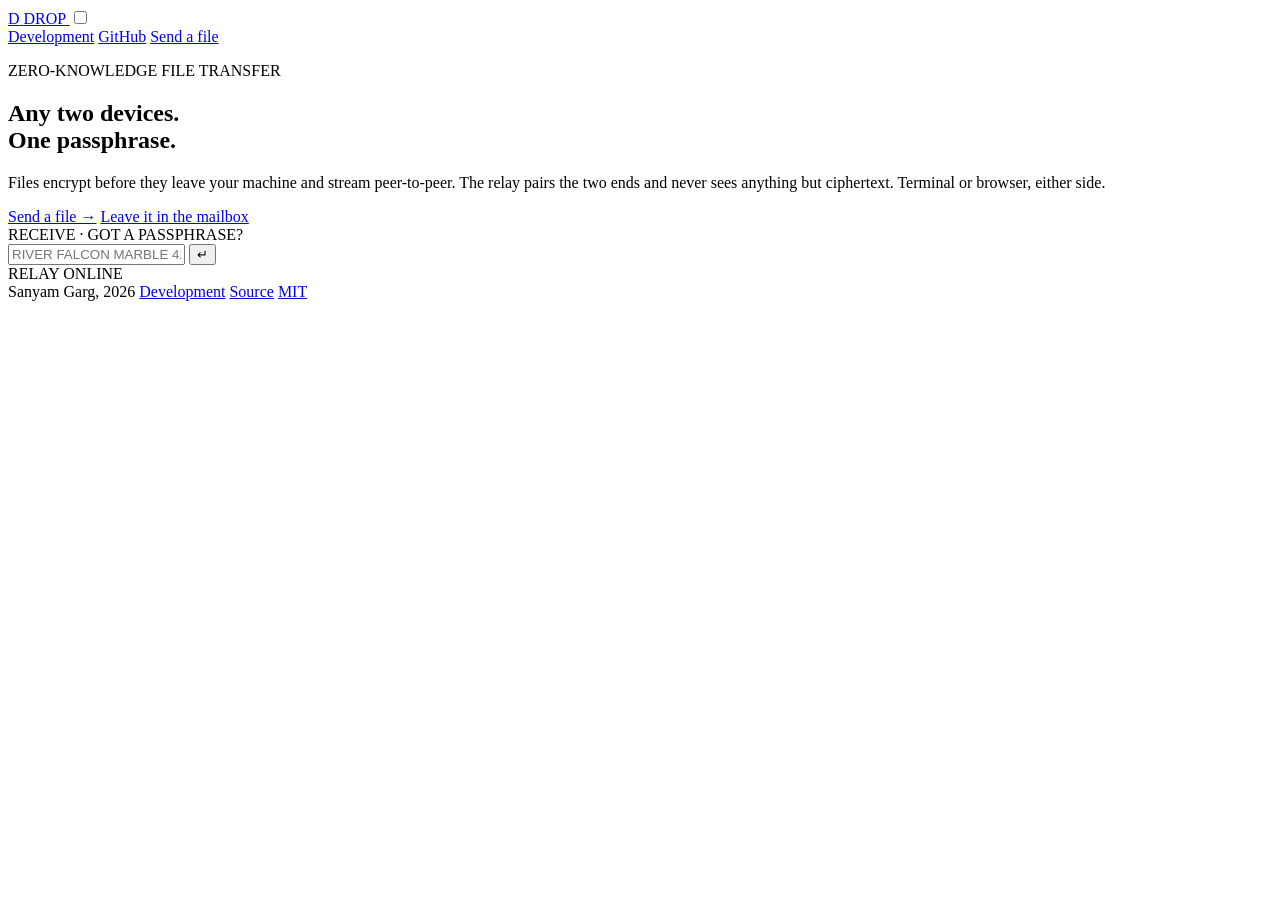
==== commit 2f9aa991: "Massively simplify the landing page Strip the promo-heavy homepage down to what volt-logik.io does: " ====
--- a/web/assets/index.html
+++ b/web/assets/index.html
@@ -14,7 +14,7 @@
 <link rel="preconnect" href="https://fonts.googleapis.com">
 <link rel="preconnect" href="https://fonts.gstatic.com" crossorigin>
 <link href="https://fonts.googleapis.com/css2?family=Inter:wght@400;500;600;700;800&family=JetBrains+Mono:wght@400;500;600;700&display=swap" rel="stylesheet">
-<link rel="stylesheet" href="/site/landing.css?v=20260804a">
+<link rel="stylesheet" href="/site/landing.css?v=20260810b">
 <script src="/site/i18n.js?v=20260810a"></script>
 </head>
 <body class="page-home">
@@ -28,10 +28,7 @@
     <label for="nav-toggle" class="nav-burger" aria-hidden="true"><span></span><span></span><span></span></label>
     <div class="nav-right">
       <a class="nav-link" href="/development" data-i18n="nav_dev">Development</a>
-      <a class="nav-link nav-gh" id="nav-gh" href="https://github.com/whaeuser/Airpipe" target="_blank" rel="noopener" aria-label="GitHub">
-        <svg viewBox="0 0 16 16" width="16" height="16" aria-hidden="true"><path fill="currentColor" d="M8 0C3.58 0 0 3.58 0 8c0 3.54 2.29 6.53 5.47 7.59.4.07.55-.17.55-.38 0-.19-.01-.82-.01-1.49-2.01.37-2.53-.49-2.69-.94-.09-.23-.48-.94-.82-1.13-.28-.15-.68-.52-.01-.53.63-.01 1.08.58 1.23.82.72 1.21 1.87.87 2.33.66.07-.52.28-.87.51-1.07-1.78-.2-3.64-.89-3.64-3.95 0-.87.31-1.59.82-2.15-.08-.2-.36-1.02.08-2.12 0 0 .67-.21 2.2.82.64-.18 1.32-.27 2-.27.68 0 1.36.09 2 .27 1.53-1.04 2.2-.82 2.2-.82.44 1.1.16 1.92.08 2.12.51.56.82 1.27.82 2.15 0 3.07-1.87 3.75-3.65 3.95.29.25.54.73.54 1.48 0 1.07-.01 1.93-.01 2.2 0 .21.15.46.55.38A8.013 8.013 0 0 0 16 8c0-4.42-3.58-8-8-8z"/></svg>
-        <span id="gh-stars" class="gh-stars">—</span>
-      </a>
+      <a class="nav-link" href="https://github.com/whaeuser/Airpipe" target="_blank" rel="noopener">GitHub</a>
       <a class="nav-cta" href="/live" data-i18n="nav_send">Send a file</a>
     </div>
   </nav>
@@ -41,169 +38,21 @@
     <section class="hero">
       <p class="eyebrow" data-i18n="hero_eyebrow">ZERO-KNOWLEDGE FILE TRANSFER</p>
       <h1 class="hero-h" data-i18n-html="hero_h1_html">Any two devices.<br><span class="accent">One passphrase.</span></h1>
-
-      <div class="hero-grid">
-        <div class="hero-side">
-          <p class="hero-sub" data-i18n="hero_sub">Files encrypt before they leave your machine and stream peer-to-peer. The relay pairs the two ends and never sees anything but ciphertext. Terminal or browser, either side.</p>
-          <div class="hero-cta">
-            <a class="btn-primary" href="/live" data-i18n="hero_cta_send">Send a file →</a>
-            <a class="btn-secondary" href="/send" data-i18n="hero_cta_mailbox">Leave it in the mailbox</a>
-          </div>
-          <div class="recv-mini">
-            <span class="l-name" data-i18n="hero_recv_label">RECEIVE · GOT A PASSPHRASE?</span>
-            <div class="recv-line">
-              <input id="pp-input" class="recv-input" type="text" placeholder="RIVER FALCON MARBLE 42" autocomplete="off" spellcheck="false" aria-label="passphrase">
-              <button id="pp-go" class="recv-go">↵</button>
-            </div>
-            <div id="pp-err" class="recv-err"></div>
-          </div>
-          <div class="hero-meta">
-            <span class="status" id="relay-status"><span class="dot"></span><span class="status-text" data-i18n="relay_online">RELAY ONLINE</span></span>
-            <span><span class="meta-k" data-i18n="hero_version">VERSION</span> <span id="relay-version">v4.2.0</span></span>
-            <span><span class="meta-k" data-i18n="hero_license">LICENSE</span> MIT</span>
-            <span><span class="meta-k" data-i18n="hero_source">SOURCE</span> <a href="https://github.com/whaeuser/Airpipe" target="_blank" rel="noopener">whaeuser/Airpipe</a></span>
-          </div>
+      <p class="hero-sub" data-i18n="hero_sub">Files encrypt before they leave your machine and stream peer-to-peer. The relay pairs the two ends and never sees anything but ciphertext. Terminal or browser, either side.</p>
+      <div class="hero-cta">
+        <a class="btn-primary" href="/live" data-i18n="hero_cta_send">Send a file →</a>
+        <a class="btn-secondary" href="/send" data-i18n="hero_cta_mailbox">Leave it in the mailbox</a>
+      </div>
+      <div class="recv-mini">
+        <span class="l-name" data-i18n="hero_recv_label">RECEIVE · GOT A PASSPHRASE?</span>
+        <div class="recv-line">
+          <input id="pp-input" class="recv-input" type="text" placeholder="RIVER FALCON MARBLE 42" autocomplete="off" spellcheck="false" aria-label="passphrase">
+          <button id="pp-go" class="recv-go">↵</button>
         </div>
-
-        <div class="hero-demo">
-          <div class="demo-duo" id="demo-duo">
-            <div class="term pane">
-              <div class="term-bar">
-                <span class="term-dot"></span><span class="term-dot"></span><span class="term-dot"></span>
-                <span class="term-title">drop</span>
-                <span class="seg"><button type="button" class="sel" data-view="cli">CLI</button><button type="button" data-view="web">WEB</button></span>
-                <span class="term-role">SENDER</span>
-              </div>
-              <pre class="term-body"><span class="tl t-first"><span class="t-dim">$</span> <span id="type-s"></span><span class="t-caret" id="caret-s"></span></span>
-<span class="tl t-brand" data-s="s1">  ╔══════════╗
-  ║  D R O P ║  <span class="t-dim">send</span>
-  ╚══════════╝</span>
-<span class="tl" data-s="s2">  <span class="t-ink">demo.zip</span>  <span class="t-dim">4.2 MB</span></span>
-<span class="tl t-brand" data-s="s3">  ╔══════════════════════════════════════╗
-  ║      RIVER FALCON MARBLE 42          ║
-  ╚══════════════════════════════════════╝</span>
-<span class="tl" data-s="s4">  <span class="t-dim">Or run:</span> <span class="t-ink">drop download RIVER FALCON MARBLE 42</span></span>
-<span class="tl" data-s="s5">  <span class="t-dim">Waiting for receiver...</span></span>
-<span class="tl t-ok" data-s="s6">  ✓ Receiver joined</span>
-<span class="tl" data-s="s7">  [<span class="t-brand" id="bar-s">░░░░░░░░░░░░░░░░░░░░░░░░</span>] <span id="pct-s" class="t-dim">  0%</span></span>
-<span class="tl t-ok" data-s="s8">  ✓ Sent demo.zip  <span class="t-dim">direct · WebRTC</span></span></pre>
-              <div class="web-body">
-                <div class="wb-url">drop.example.com<span class="wb-path">/live</span></div>
-                <div class="wb-stage">
-                  <div class="wb-head">SEND LIVE</div>
-                  <div class="wl" data-s="s3">
-                    <div class="wb-phrase">RIVER FALCON MARBLE 42</div>
-                    <div class="wb-qr" aria-hidden="true"></div>
-                  </div>
-                  <div class="wl wb-dim" data-s="s5">Waiting for receiver…</div>
-                  <div class="wl wb-ok" data-s="s6">✓ Receiver joined · sending <b>demo.zip</b> · 4.2 MB</div>
-                  <div class="wl" data-s="s7">
-                    <div class="wb-bar"><div class="wb-fill" id="wfill-s"></div></div>
-                    <div class="wb-pct" id="wpct-s">0%</div>
-                  </div>
-                  <div class="wl wb-ok" data-s="s8">✓ Sent demo.zip · direct · WebRTC</div>
-                </div>
-              </div>
-            </div>
-
-            <div class="pipe" id="pipe" aria-hidden="true">
-              <div class="pipe-track"><span class="pkt"></span><span class="pkt"></span><span class="pkt"></span></div>
-              <span class="pipe-cap">E2E&nbsp;ENCRYPTED</span>
-            </div>
-
-            <div class="term pane">
-              <div class="term-bar">
-                <span class="term-dot"></span><span class="term-dot"></span><span class="term-dot"></span>
-                <span class="term-title">drop</span>
-                <span class="seg"><button type="button" class="sel" data-view="cli">CLI</button><button type="button" data-view="web">WEB</button></span>
-                <span class="term-role">RECEIVER</span>
-              </div>
-              <pre class="term-body"><span class="tl t-first"><span class="t-dim">$</span> <span id="type-r"></span><span class="t-caret off" id="caret-r"></span></span>
-<span class="tl t-brand" data-s="r1">  ╔══════════╗
-  ║  D R O P ║  <span class="t-dim">download</span>
-  ╚══════════╝</span>
-<span class="tl" data-s="r2">  <span class="t-dim">Passphrase:</span> <span class="t-brand">RIVER FALCON MARBLE 42</span>
-  <span class="t-dim">Destination:</span> <span class="t-ink">.</span></span>
-<span class="tl" data-s="r3">  <span class="t-dim">Looking up...</span></span>
-<span class="tl" data-s="r4">  <span class="t-dim">No mailbox transfer; opening direct connection...</span></span>
-<span class="tl" data-s="r5">  [<span class="t-brand" id="bar-r">░░░░░░░░░░░░░░░░░░░░░░░░</span>] <span id="pct-r" class="t-dim">  0%</span></span>
-<span class="tl t-ok" data-s="r6">  ✓ Saved: ./demo.zip  <span class="t-dim">4.2 MB</span></span></pre>
-              <div class="web-body">
-                <div class="wb-url">drop.example.com<span class="wb-path">/d/…</span></div>
-                <div class="wb-stage">
-                  <div class="wb-head">RECEIVE</div>
-                  <div class="wl" data-s="r2"><div class="wb-input">RIVER FALCON MARBLE 42</div></div>
-                  <div class="wl wb-dim" data-s="r3">Looking up…</div>
-                  <div class="wl wb-dim" data-s="r4">No mailbox transfer; opening direct connection…</div>
-                  <div class="wl" data-s="r5">
-                    <div class="wb-bar"><div class="wb-fill" id="wfill-r"></div></div>
-                    <div class="wb-pct" id="wpct-r">0%</div>
-                  </div>
-                  <div class="wl wb-ok" data-s="r6">✓ Saved demo.zip · 4.2 MB</div>
-                </div>
-              </div>
-            </div>
-          </div>
-          <p class="term-cap" data-i18n="demo_term_cap">Both sides, live. Flip either side between CLI and WEB. Every pairing works.</p>
-        </div>
+        <div id="pp-err" class="recv-err"></div>
       </div>
-    </section>
-
-    <section class="how">
-      <div class="how-cell">
-        <span class="how-n">01</span>
-        <div class="how-txt">
-          <h3 data-i18n="how_h2_1">Encrypt</h3>
-          <p data-i18n="how_p_1">NaCl secretbox, in your browser or the CLI. The key is derived from the passphrase or carried in the URL fragment. It never reaches the server.</p>
-        </div>
-      </div>
-      <div class="how-cell">
-        <span class="how-n">02</span>
-        <div class="how-txt">
-          <h3 data-i18n="how_h2_2">Pair</h3>
-          <p data-i18n="how_p_2">Scan the QR in the terminal, type four words on this page, or open the link. Both ends derive the same key independently.</p>
-        </div>
-      </div>
-      <div class="how-cell">
-        <span class="how-n">03</span>
-        <div class="how-txt">
-          <h3 data-i18n="how_h2_3">Stream</h3>
-          <p data-i18n="how_p_3">WebRTC punches through NAT and streams device to device. If a firewall blocks it, chunks fall back through the relay, still ciphertext.</p>
-        </div>
-      </div>
-    </section>
-
-    <section class="selfhost">
-      <div class="sh-copy">
-        <p class="eyebrow" data-i18n="sh_eyebrow">SELF-HOST</p>
-        <h2 data-i18n="sh_h2">Run your own relay.</h2>
-        <p data-i18n-html="sh_p1_html">One command boots a relay you fully control. Point the CLI at it with <code>DROP_RELAY</code>.</p>
-        <p data-i18n-html="sh_p2_html">Size cap, expiry, and rate limit are env-configurable. <code>/health</code> and <code>/metrics</code> are built in, and the pages pick up your limits automatically.</p>
-        <p class="sh-foot">MIT · <a href="https://github.com/whaeuser/Airpipe" target="_blank" rel="noopener">github.com/whaeuser/Airpipe</a></p>
-      </div>
-      <div class="code-stack">
-        <div class="code-block"><code>git clone https://github.com/whaeuser/Airpipe.git && cd Airpipe</code><span class="copy-pill">Copy</span></div>
-        <div class="code-block"><code>docker compose build && docker compose up -d</code><span class="copy-pill">Copy</span></div>
-        <div class="code-block"><code>export DROP_RELAY=https://relay.example.com</code><span class="copy-pill">Copy</span></div>
-      </div>
-    </section>
-
-    <section class="split">
-      <div class="split-col">
-        <h2 class="section-label" data-i18n="roadmap_h2">Roadmap</h2>
-        <ul class="rm-line">
-          <li><span class="rm-status next" data-i18n="rm_next">next</span><span data-i18n="dev_roadmap_1_t">Receiver-side accept prompt</span></li>
-          <li><span class="rm-status next" data-i18n="rm_next">next</span><span data-i18n="dev_roadmap_2_t">Resume interrupted transfers</span></li>
-          <li><span class="rm-status soon" data-i18n="rm_soon">soon</span><span data-i18n="dev_roadmap_3_t">TURN relay for tricky networks</span></li>
-          <li><span class="rm-status later" data-i18n="rm_later">later</span><span data-i18n="dev_roadmap_4_t">LAN device auto-discovery</span></li>
-          <li><span class="rm-status later" data-i18n="rm_later">later</span><span data-i18n="dev_roadmap_5_t">Storage caps</span></li>
-        </ul>
-        <p class="section-foot"><a href="/development#roadmap" data-i18n="roadmap_full">Full roadmap →</a></p>
-      </div>
-      <div class="split-col">
-        <h2 class="section-label" data-i18n="releases_h2">Recent releases</h2>
-        <div id="cl-list" class="cl-line" data-limit="4" data-i18n="js_loading">Loading…</div>
-        <p class="section-foot"><a href="/development#changelog" data-i18n="releases_full">Full changelog →</a></p>
+      <div class="hero-meta">
+        <span class="status" id="relay-status"><span class="dot"></span><span class="status-text" data-i18n="relay_online">RELAY ONLINE</span></span>
       </div>
     </section>
 
@@ -218,93 +67,8 @@
         <a href="https://github.com/whaeuser/Airpipe/blob/main/LICENSE" target="_blank" rel="noopener">MIT</a>
       </span>
     </div>
-    <div class="footer-word" aria-hidden="true">DROP</div>
   </footer>
 
   <script src="/site/app.js?v=20260810a" defer></script>
-  <script>
-  (function () {
-    var CMD_S = 'drop send demo.zip';
-    var CMD_R = 'drop download RIVER FALCON MARBLE 42';
-    var typeS = document.getElementById('type-s'), caretS = document.getElementById('caret-s');
-    var typeR = document.getElementById('type-r'), caretR = document.getElementById('caret-r');
-    var barS = document.getElementById('bar-s'), pctS = document.getElementById('pct-s');
-    var barR = document.getElementById('bar-r'), pctR = document.getElementById('pct-r');
-    var pipe = document.getElementById('pipe');
-    var wfillS = document.getElementById('wfill-s'), wpctS = document.getElementById('wpct-s');
-    var wfillR = document.getElementById('wfill-r'), wpctR = document.getElementById('wpct-r');
-    var lines = Array.prototype.slice.call(document.querySelectorAll('#demo-duo [data-s]'));
-    if (!typeS || !typeR || !lines.length) return;
-    var SIZE_MB = 4.2;
-    var timers = [];
-    function at(ms, fn) { timers.push(setTimeout(fn, ms)); }
-    function show(n) {
-      document.querySelectorAll('#demo-duo [data-s="' + n + '"]').forEach(function (el) {
-        el.classList.add('on');
-      });
-    }
-    function setBar(bar, pct, wfill, wpct, p) {
-      var cells = 24, fill = Math.round(cells * p / 100);
-      var mb = (SIZE_MB * p / 100).toFixed(1);
-      bar.textContent = '█'.repeat(fill) + '░'.repeat(cells - fill);
-      pct.textContent = (p < 10 ? '  ' : p < 100 ? ' ' : '') + p + '%  ' + mb + '/' + SIZE_MB + ' MB';
-      wfill.style.width = p + '%';
-      wpct.textContent = p + '% · ' + mb + '/' + SIZE_MB + ' MB';
-    }
-    document.querySelectorAll('#demo-duo .seg button').forEach(function (b) {
-      b.addEventListener('click', function () {
-        var pane = b.closest('.pane');
-        pane.classList.toggle('view-web', b.dataset.view === 'web');
-        pane.querySelectorAll('.seg button').forEach(function (x) {
-          x.classList.toggle('sel', x === b);
-        });
-      });
-    });
-    function typeInto(el, caret, cmd, t0, speed) {
-      at(t0, function () { caret.classList.remove('off'); });
-      var t = t0 + 300;
-      for (var i = 0; i < cmd.length; i++) {
-        (function (i) { at(t, function () { el.textContent = cmd.slice(0, i + 1); }); })(i);
-        t += speed + (i % 3) * 14;
-      }
-      return t;
-    }
-    function run() {
-      timers.forEach(clearTimeout); timers = [];
-      typeS.textContent = ''; typeR.textContent = '';
-      caretS.classList.remove('off'); caretR.classList.add('off');
-      pipe.classList.remove('live');
-      lines.forEach(function (l) { l.classList.remove('on'); });
-      setBar(barS, pctS, wfillS, wpctS, 0); setBar(barR, pctR, wfillR, wpctR, 0);
-      var t = typeInto(typeS, caretS, CMD_S, 500, 34);
-      at(t += 250, function () { caretS.classList.add('off'); show('s1'); });
-      at(t += 350, function () { show('s2'); });
-      at(t += 450, function () { show('s3'); });
-      at(t += 250, function () { show('s4'); });
-      at(t += 400, function () { show('s5'); });
-      t = typeInto(typeR, caretR, CMD_R, t + 700, 26);
-      at(t += 200, function () { caretR.classList.add('off'); show('r1'); });
-      at(t += 300, function () { show('r2'); });
-      at(t += 350, function () { show('r3'); });
-      at(t += 550, function () { show('r4'); });
-      at(t += 350, function () { show('s6'); pipe.classList.add('live'); });
-      at(t += 400, function () { show('s7'); show('r5'); });
-      var N = 26;
-      for (var s = 1; s <= N; s++) {
-        var x = s / N;
-        var p = Math.round(100 * (1 - Math.pow(1 - x, 2.2)));
-        (function (p, tt) {
-          at(tt, function () { setBar(barS, pctS, wfillS, wpctS, p); });
-          at(tt + 110, function () { setBar(barR, pctR, wfillR, wpctR, p); });
-        })(p, t);
-        t += 95;
-      }
-      at(t += 320, function () { pipe.classList.remove('live'); show('s8'); });
-      at(t += 200, function () { show('r6'); });
-      at(t + 4500, run);
-    }
-    run();
-  })();
-  </script>
 </body>
 </html>
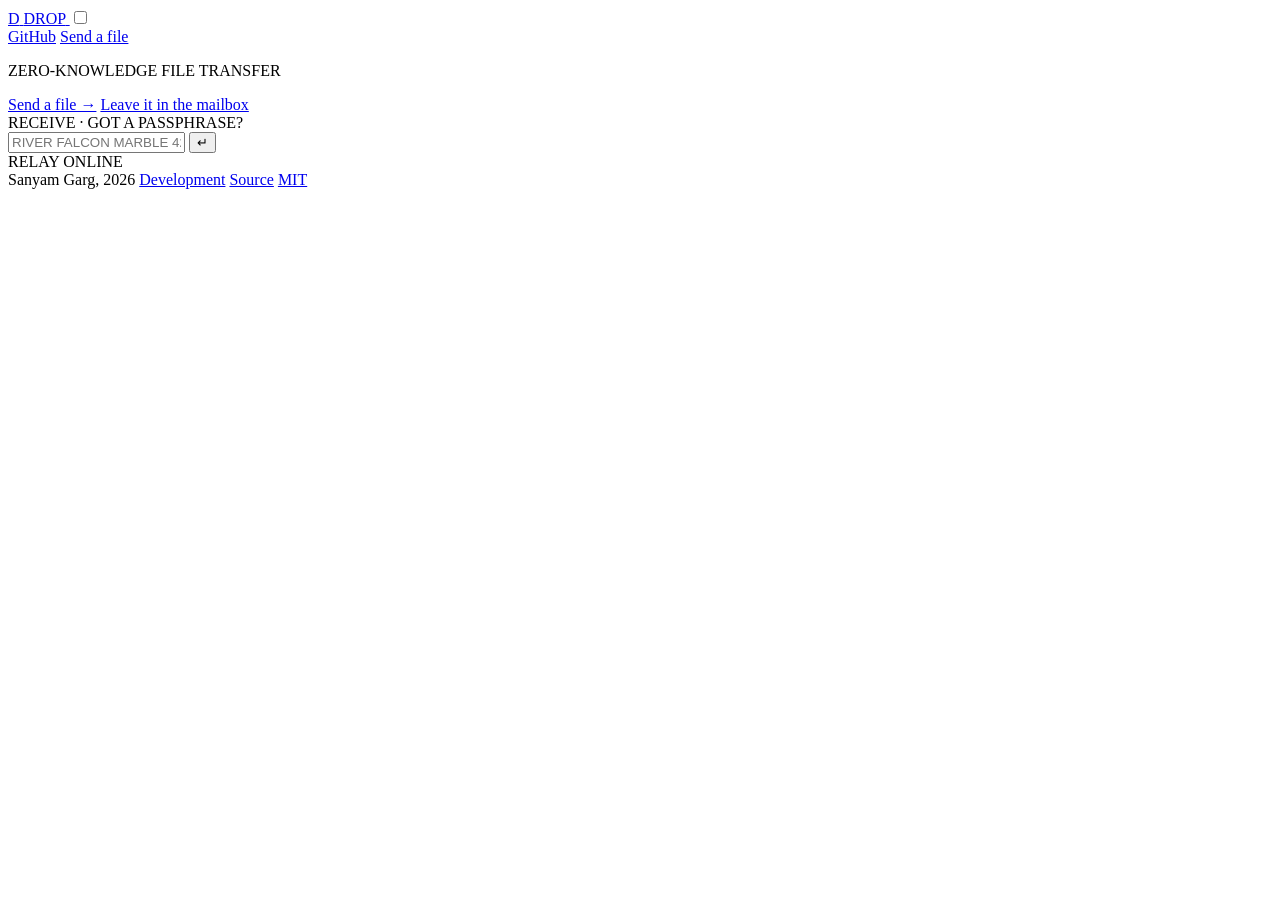
==== commit 29e33585: "Strip hero headline/lead and Development nav link from landing page Further cut per feedback: the he" ====
--- a/web/assets/index.html
+++ b/web/assets/index.html
@@ -27,7 +27,6 @@
     <input type="checkbox" id="nav-toggle" class="nav-toggle" aria-label="Open menu">
     <label for="nav-toggle" class="nav-burger" aria-hidden="true"><span></span><span></span><span></span></label>
     <div class="nav-right">
-      <a class="nav-link" href="/development" data-i18n="nav_dev">Development</a>
       <a class="nav-link" href="https://github.com/whaeuser/Airpipe" target="_blank" rel="noopener">GitHub</a>
       <a class="nav-cta" href="/live" data-i18n="nav_send">Send a file</a>
     </div>
@@ -37,8 +36,6 @@
 
     <section class="hero">
       <p class="eyebrow" data-i18n="hero_eyebrow">ZERO-KNOWLEDGE FILE TRANSFER</p>
-      <h1 class="hero-h" data-i18n-html="hero_h1_html">Any two devices.<br><span class="accent">One passphrase.</span></h1>
-      <p class="hero-sub" data-i18n="hero_sub">Files encrypt before they leave your machine and stream peer-to-peer. The relay pairs the two ends and never sees anything but ciphertext. Terminal or browser, either side.</p>
       <div class="hero-cta">
         <a class="btn-primary" href="/live" data-i18n="hero_cta_send">Send a file →</a>
         <a class="btn-secondary" href="/send" data-i18n="hero_cta_mailbox">Leave it in the mailbox</a>
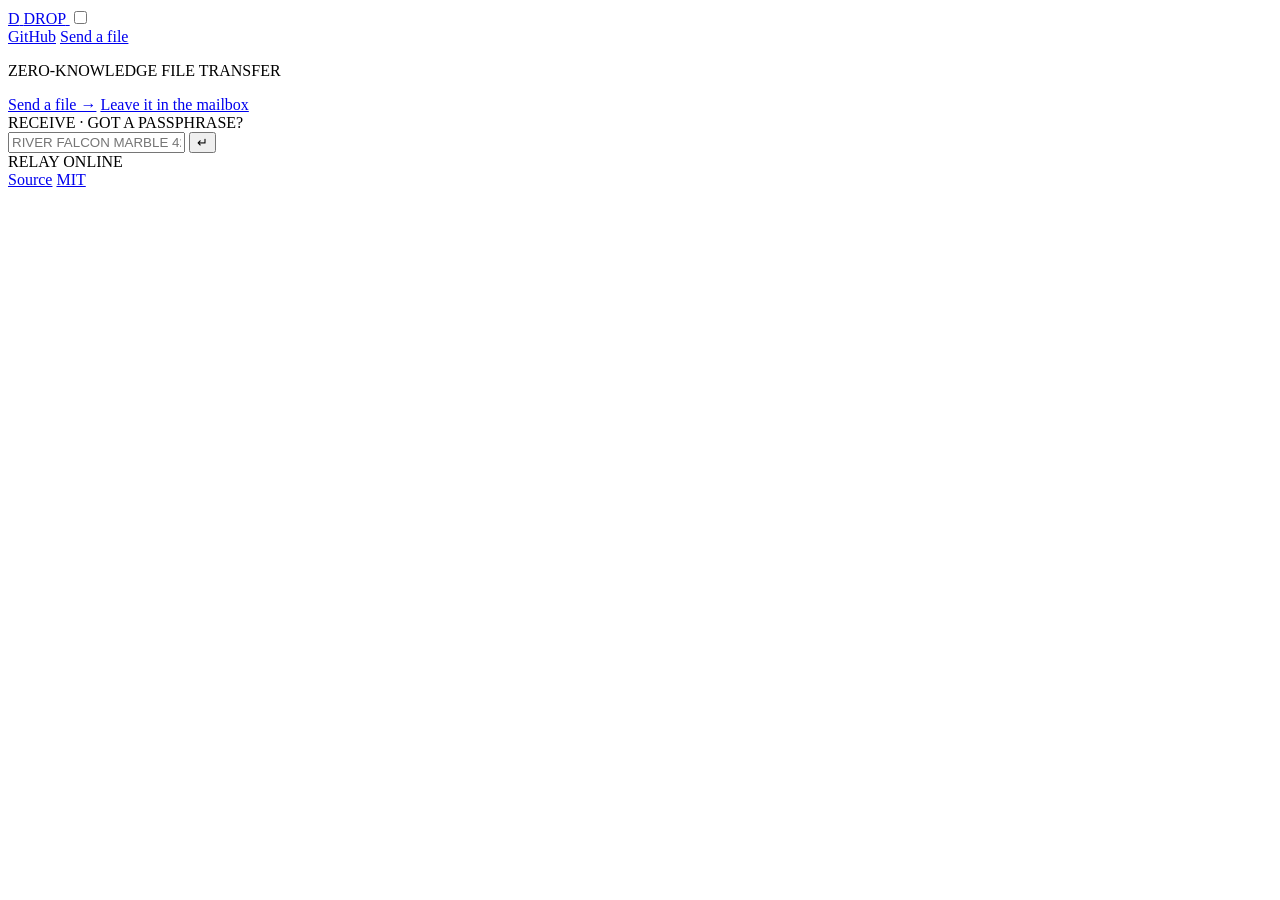
==== commit e856f276: "Remove Development footer link and Sanyam Garg credit line" ====
--- a/web/assets/index.html
+++ b/web/assets/index.html
@@ -57,9 +57,7 @@
 
   <footer>
     <div class="footer-inner">
-      <span>Sanyam Garg, 2026</span>
       <span class="footer-links">
-        <a href="/development" data-i18n="nav_dev">Development</a>
         <a href="https://github.com/whaeuser/Airpipe" target="_blank" rel="noopener">Source</a>
         <a href="https://github.com/whaeuser/Airpipe/blob/main/LICENSE" target="_blank" rel="noopener">MIT</a>
       </span>
